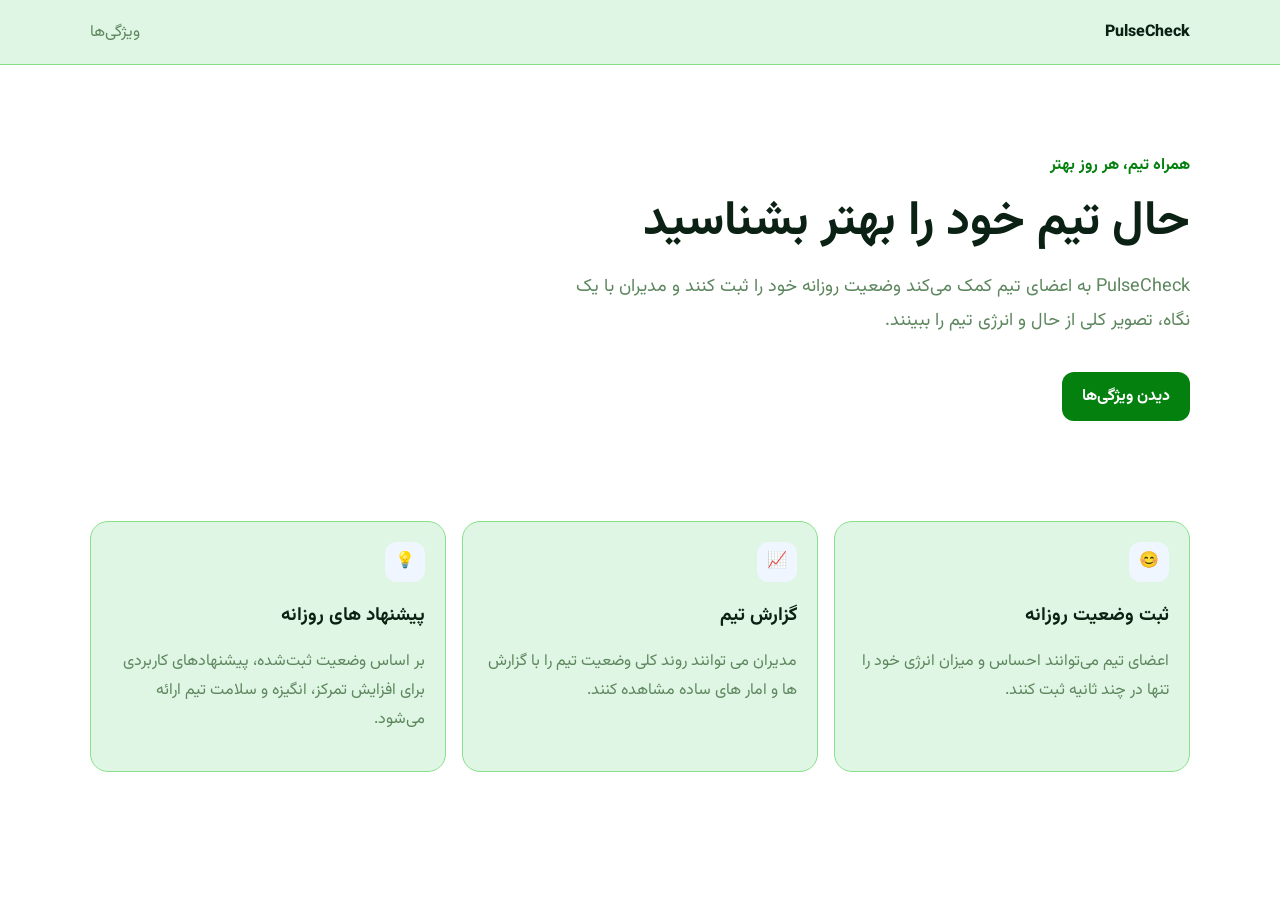
==== index.html @ bb39f89b "Initial commit" ====
<!doctype html>
<html lang="fa" dir="rtl">

<head>
  <meta charset="UTF-8" />
  <meta name="viewport" content="width=device-width, initial-scale=1.0" />
  <title>PulseCheck | Starter</title>
  <link rel="preconnect" href="https://fonts.googleapis.com">
  <link rel="preconnect" href="https://fonts.gstatic.com" crossorigin>
  <link href="https://fonts.googleapis.com/css2?family=Vazirmatn:wght@100..900&display=swap" rel="stylesheet">
  <link rel="stylesheet" href="styles.css" />
</head>

<body>
  <header class="site-header">
    <nav class="nav container">
      <a class="brand" href="#">PulseCheck</a>
      <a class="nav-link" href="#features">ویژگی‌ها</a>
    </nav>
  </header>

  <main>
    <section class="hero container">
      <p class="eyebrow">همراه تیم، هر روز بهتر</p>
      <h1>حال تیم خود را بهتر بشناسید</h1>
      <p class="hero-text">
        PulseCheck به اعضای تیم کمک می‌کند وضعیت روزانه خود را ثبت کنند و مدیران با یک نگاه، تصویر
        کلی از حال و انرژی تیم را ببینند. </p>
      <a class="button" href="#features">دیدن ویژگی‌ها</a>
    </section>

    <section id="features" class="features container">
      <h2></h2>

      <div class="cards">
        <article class="card">
          <div class="icon" aria-hidden="true">😊</div>
          <h3>ثبت وضعیت روزانه</h3>
          <p>اعضای تیم می‌توانند احساس و میزان انرژی خود را تنها در چند ثانیه ثبت کنند.</p>
        </article>

        <article class="card">
          <div class="icon" aria-hidden="true">📈</div>
          <h3>گزارش تیم</h3>
          <p>مدیران می توانند روند کلی وضعیت تیم را با گزارش ها و امار های ساده مشاهده کنند.</p>
        </article>

        <article class="card">
          <div class="icon" aria-hidden="true">💡</div>
          <h3> پیشنهاد های روزانه</h3>
          <p>بر اساس وضعیت ثبت‌شده، پیشنهادهای کاربردی برای افزایش تمرکز، انگیزه و سلامت تیم ارائه می‌شود.</p>
        </article>
        <!-- TODO: یک کارت ویژگی جدید اضافه کن -->
      </div>
    </section>
  </main>
</body>

</html>
---- styles.css ----
:root {
  color-scheme: light;
  --bg: #ffff;
  --surface: #e0f6e4;
  --text: #0a2114;
  --muted: #5d875e;
  --primary: #03800e;
  --border: #88e089;
}

* {
  box-sizing: border-box;
}

body {

  margin: 0;
  font-family: "Vazirmatn", sans-serif;
  background: var(--bg);
  color: var(--text);
}

.container {
  width: min(1100px, calc(100% - 32px));
  margin: 0 auto;
}

.site-header {
  background: var(--surface);
  border-bottom: 1px solid var(--border);
}

.nav {
  min-height: 64px;
  display: flex;
  align-items: center;
  justify-content: space-between;
}

.brand,
.nav-link,
.button {
  text-decoration: none;
}

.brand {
  font-weight: 800;
  color: var(--text);
}

.nav-link {
  color: var(--muted);
}

.hero {
  padding: 72px 0 48px;
}

.eyebrow {
  color: var(--primary);
  font-weight: 700;
}

.hero h1 {
  max-width: 720px;
  font-size: 48px;
  line-height: 1.2;
  margin: 0 0 16px;
}

.hero-text {
  max-width: 640px;
  color: var(--muted);
  font-size: 18px;
  line-height: 1.9;
}

.button {
  display: inline-block;
  margin-top: 16px;
  padding: 12px 20px;
  border-radius: 12px;
  background: var(--primary);
  color: white;
  font-weight: 700;
}

.features {
  padding: 32px 0 72px;
}

.cards {
  display: flex;
  gap: 16px;
  flex-wrap: wrap;
}

.card {
  flex: 1 1 240px;
  padding: 20px;
  border: 1px solid var(--border);
  border-radius: 18px;
  background: var(--surface);
}

.icon {
  width: 40px;
  height: 40px;
  display: grid;
  place-items: center;
  border-radius: 12px;
  background: #eff6ff;
  color: var(--primary);
  font-weight: 800;
}

.card p {
  color: var(--muted);
  line-height: 1.8;
}
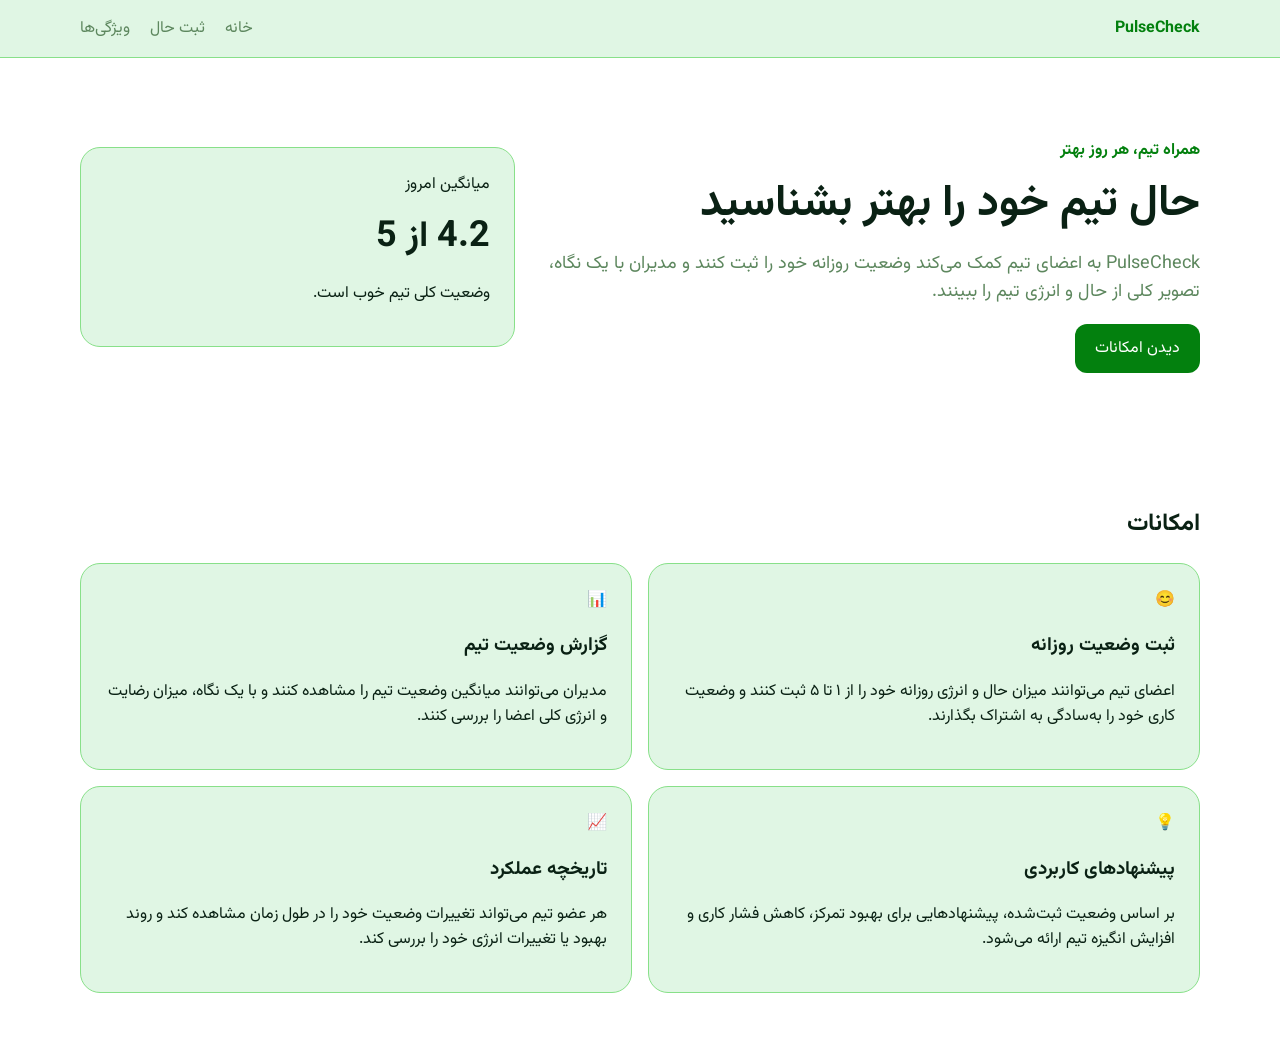
==== commit dc511d34: "" ====
--- a/index.html
+++ b/index.html
@@ -13,44 +13,76 @@
 
 <body>
   <header class="site-header">
-    <nav class="nav container">
-      <a class="brand" href="#">PulseCheck</a>
-      <a class="nav-link" href="#features">ویژگی‌ها</a>
-    </nav>
+    <div class="container header-content">
+      <strong class="logo">PulseCheck</strong>
+      <nav>
+        <a href="#home">خانه</a>
+        <a href="#mood">ثبت حال</a>
+        <a href="#features">ویژگی‌ها</a>
+      </nav>
+    </div>
   </header>
 
   <main>
-    <section class="hero container">
-      <p class="eyebrow">همراه تیم، هر روز بهتر</p>
-      <h1>حال تیم خود را بهتر بشناسید</h1>
-      <p class="hero-text">
-        PulseCheck به اعضای تیم کمک می‌کند وضعیت روزانه خود را ثبت کنند و مدیران با یک نگاه، تصویر
-        کلی از حال و انرژی تیم را ببینند. </p>
-      <a class="button" href="#features">دیدن ویژگی‌ها</a>
+    <section class="hero">
+      <div class="container hero-grid">
+        <div>
+          <p class="eyebrow">همراه تیم، هر روز بهتر</p>
+          <h1>حال تیم خود را بهتر بشناسید</h1>
+          <p class="hero-text">
+            PulseCheck به اعضای تیم کمک می‌کند وضعیت روزانه خود را ثبت کنند و مدیران با یک نگاه، تصویر
+            کلی از حال و انرژی تیم را ببینند. </p>
+          <a class="button" href="#features">دیدن امکانات</a>
+        </div>
+        <div class="hero-card">
+          <span>میانگین امروز</span>
+          <strong>4.2 از 5</strong>
+          <p>وضعیت کلی تیم خوب است.</p>
+        </div>
+      </div>
     </section>
 
-    <section id="features" class="features container">
-      <h2></h2>
+    <section id="features" class="section">
+      <div class="container">
+        <h2>امکانات</h2>
 
-      <div class="cards">
-        <article class="card">
-          <div class="icon" aria-hidden="true">😊</div>
-          <h3>ثبت وضعیت روزانه</h3>
-          <p>اعضای تیم می‌توانند احساس و میزان انرژی خود را تنها در چند ثانیه ثبت کنند.</p>
-        </article>
+        <div class="cards">
+          <article class="card">
+            <div class="icon" aria-hidden="true">😊</div>
+            <h3>ثبت وضعیت روزانه</h3>
+            <p>
+              اعضای تیم می‌توانند میزان حال و انرژی روزانه خود را از ۱ تا ۵ ثبت کنند و وضعیت کاری خود را به‌سادگی به
+              اشتراک بگذارند.
+            </p>
+          </article>
 
-        <article class="card">
-          <div class="icon" aria-hidden="true">📈</div>
-          <h3>گزارش تیم</h3>
-          <p>مدیران می توانند روند کلی وضعیت تیم را با گزارش ها و امار های ساده مشاهده کنند.</p>
-        </article>
+          <article class="card">
+            <div class="icon" aria-hidden="true">📊</div>
+            <h3>گزارش وضعیت تیم</h3>
+            <p>
+              مدیران می‌توانند میانگین وضعیت تیم را مشاهده کنند و با یک نگاه، میزان رضایت و انرژی کلی اعضا را بررسی
+              کنند.
+            </p>
+          </article>
 
-        <article class="card">
-          <div class="icon" aria-hidden="true">💡</div>
-          <h3> پیشنهاد های روزانه</h3>
-          <p>بر اساس وضعیت ثبت‌شده، پیشنهادهای کاربردی برای افزایش تمرکز، انگیزه و سلامت تیم ارائه می‌شود.</p>
-        </article>
-        <!-- TODO: یک کارت ویژگی جدید اضافه کن -->
+          <article class="card">
+            <div class="icon" aria-hidden="true">💡</div>
+            <h3>پیشنهادهای کاربردی</h3>
+            <p>
+              بر اساس وضعیت ثبت‌شده، پیشنهادهایی برای بهبود تمرکز، کاهش فشار کاری و افزایش انگیزه تیم ارائه می‌شود.
+            </p>
+          </article>
+
+          <article class="card">
+            <div class="icon" aria-hidden="true">📈</div>
+            <h3>تاریخچه عملکرد</h3>
+            <p>
+              هر عضو تیم می‌تواند تغییرات وضعیت خود را در طول زمان مشاهده کند و روند بهبود یا تغییرات انرژی خود را بررسی
+              کند.
+            </p>
+          </article>
+
+        </div>
       </div>
     </section>
   </main>
--- a/styles.css
+++ b/styles.css
@@ -8,20 +8,20 @@
   --border: #88e089;
 }
 
+
 * {
   box-sizing: border-box;
 }
 
 body {
-
   margin: 0;
   font-family: "Vazirmatn", sans-serif;
-  background: var(--bg);
+  background: var(--background);
   color: var(--text);
 }
 
 .container {
-  width: min(1100px, calc(100% - 32px));
+  width: min(1120px, calc(100% - 32px));
   margin: 0 auto;
 }
 
@@ -30,91 +30,91 @@
   border-bottom: 1px solid var(--border);
 }
 
-.nav {
-  min-height: 64px;
+.header-content {
   display: flex;
+  justify-content: space-between;
   align-items: center;
-  justify-content: space-between;
+  padding: 16px 0;
 }
 
-.brand,
-.nav-link,
-.button {
-  text-decoration: none;
+.logo {
+  color: var(--primary);
 }
 
-.brand {
-  font-weight: 800;
-  color: var(--text);
-}
-
-.nav-link {
+nav a {
   color: var(--muted);
+  text-decoration: none;
+  margin-right: 16px;
 }
 
 .hero {
-  padding: 72px 0 48px;
+  padding: 64px 0;
+}
+
+.hero-grid {
+  display: grid;
+  grid-template-columns: 1.5fr 1fr;
+  gap: 32px;
+  align-items: center;
 }
 
 .eyebrow {
   color: var(--primary);
-  font-weight: 700;
+  font-weight: bold;
 }
 
 .hero h1 {
-  max-width: 720px;
-  font-size: 48px;
+  font-size: 44px;
   line-height: 1.2;
   margin: 0 0 16px;
 }
 
 .hero-text {
-  max-width: 640px;
   color: var(--muted);
   font-size: 18px;
-  line-height: 1.9;
 }
 
 .button {
   display: inline-block;
-  margin-top: 16px;
+  background: var(--primary);
+  color: white;
+  text-decoration: none;
   padding: 12px 20px;
   border-radius: 12px;
-  background: var(--primary);
-  color: white;
-  font-weight: 700;
 }
 
-.features {
-  padding: 32px 0 72px;
+.hero-card,
+.card {
+  background: var(--surface);
+  border: 1px solid var(--border);
+  border-radius: 20px;
+  padding: 24px;
+}
+
+.hero-card strong {
+  display: block;
+  font-size: 36px;
+  margin: 12px 0;
+}
+
+.section {
+  padding: 48px 0;
 }
 
 .cards {
-  display: flex;
+  display: grid;
+  grid-template-columns: repeat(2, 1fr);
   gap: 16px;
-  flex-wrap: wrap;
 }
 
-.card {
-  flex: 1 1 240px;
-  padding: 20px;
-  border: 1px solid var(--border);
-  border-radius: 18px;
-  background: var(--surface);
-}
+@media (max-width: 700px) {
 
-.icon {
-  width: 40px;
-  height: 40px;
-  display: grid;
-  place-items: center;
-  border-radius: 12px;
-  background: #eff6ff;
-  color: var(--primary);
-  font-weight: 800;
-}
+  .hero-grid,
+  .cards {
+    grid-template-columns: 1fr;
+  }
 
-.card p {
-  color: var(--muted);
-  line-height: 1.8;
+  .hero h1 {
+    font-size: 32px;
+  }
 }
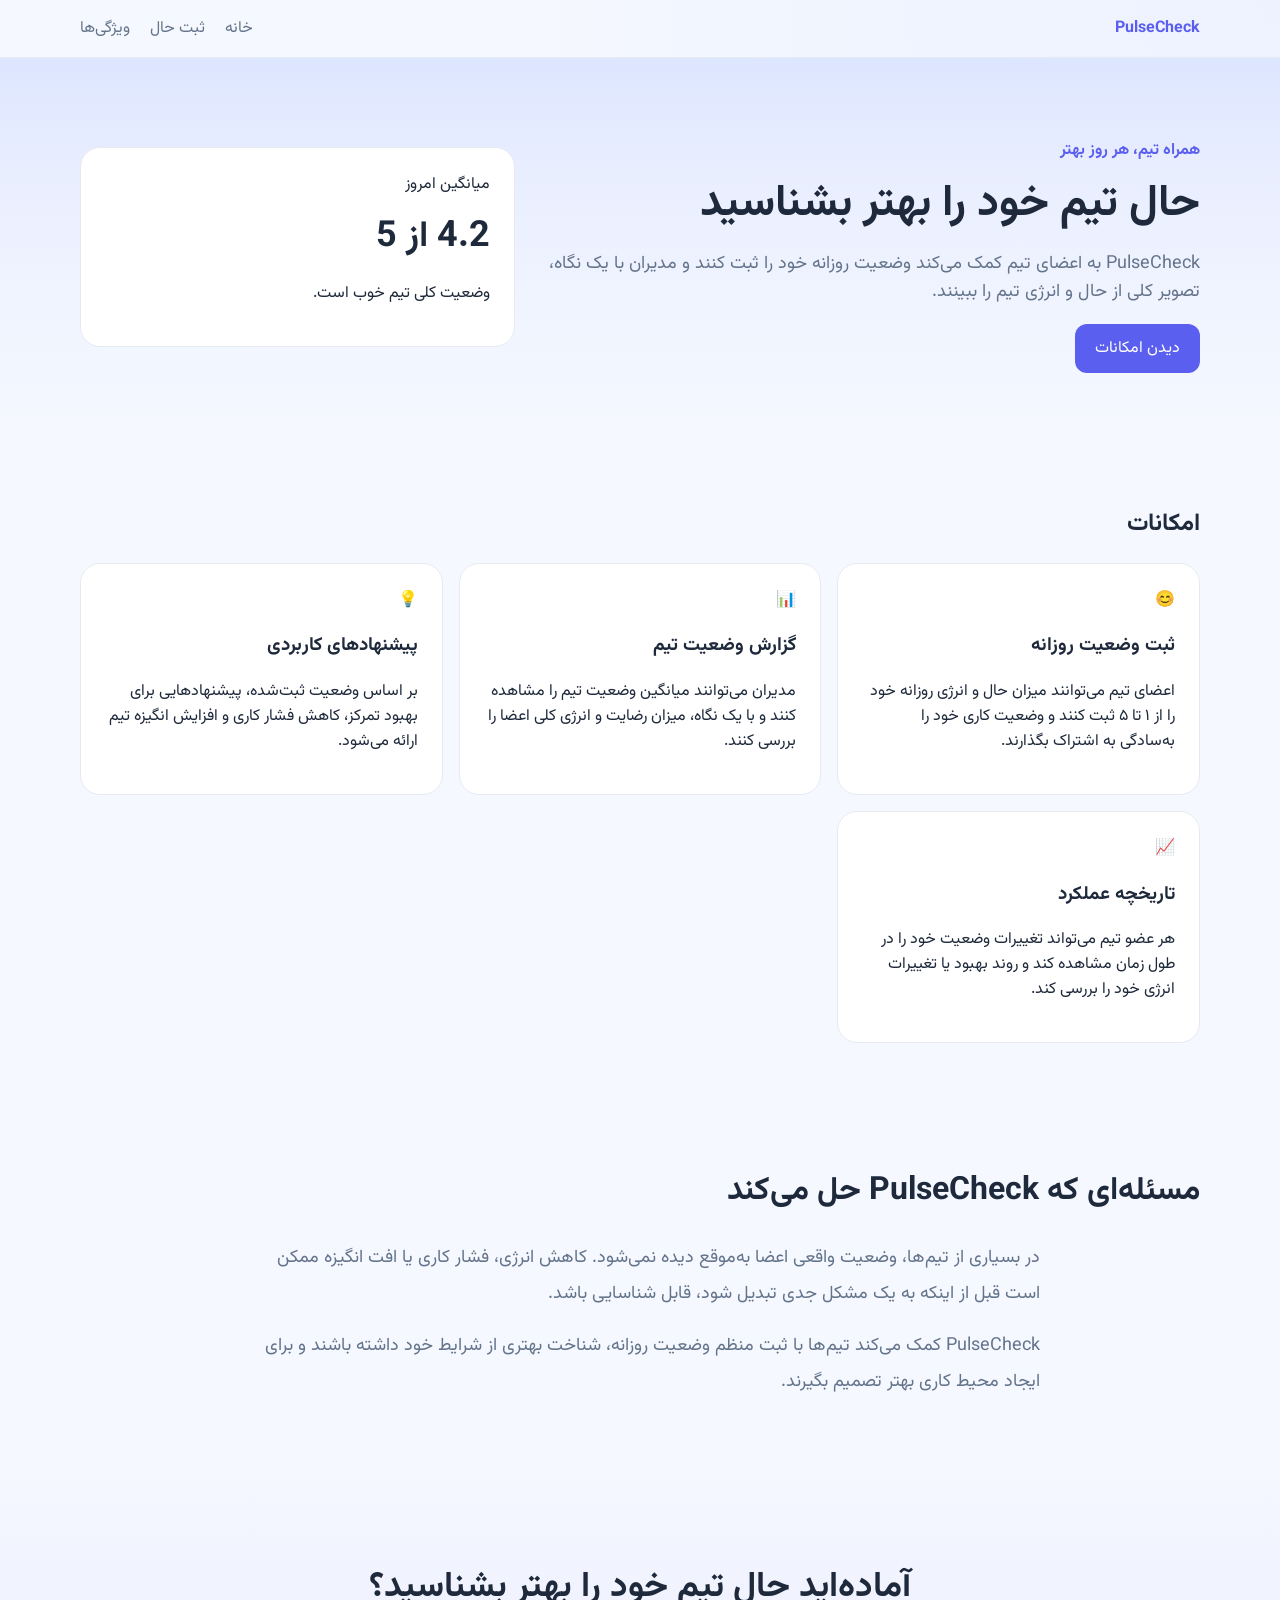
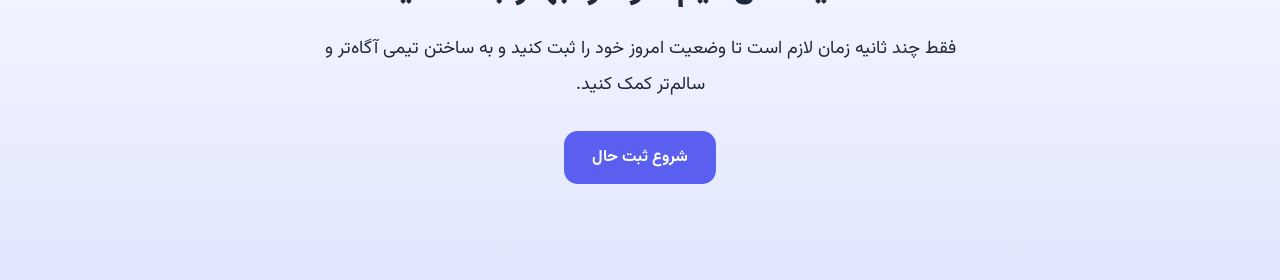
==== commit 520a0009: "page1" ====
--- a/index.html
+++ b/index.html
@@ -4,7 +4,7 @@
 <head>
   <meta charset="UTF-8" />
   <meta name="viewport" content="width=device-width, initial-scale=1.0" />
-  <title>PulseCheck | Starter</title>
+  <title>PulseCheck</title>
   <link rel="preconnect" href="https://fonts.googleapis.com">
   <link rel="preconnect" href="https://fonts.gstatic.com" crossorigin>
   <link href="https://fonts.googleapis.com/css2?family=Vazirmatn:wght@100..900&display=swap" rel="stylesheet">
@@ -83,6 +83,43 @@
           </article>
 
         </div>
+
+      </div>
+    </section>
+
+    <section class="section problem">
+      <div class="container">
+        <h2>مسئله‌ای که PulseCheck حل می‌کند</h2>
+
+        <p class="section-text">
+          در بسیاری از تیم‌ها، وضعیت واقعی اعضا به‌موقع دیده نمی‌شود.
+          کاهش انرژی، فشار کاری یا افت انگیزه ممکن است قبل از اینکه به یک مشکل جدی تبدیل شود،
+          قابل شناسایی باشد.
+        </p>
+
+        <p class="section-text">
+          PulseCheck کمک می‌کند تیم‌ها با ثبت منظم وضعیت روزانه،
+          شناخت بهتری از شرایط خود داشته باشند و برای ایجاد محیط کاری بهتر تصمیم بگیرند.
+        </p>
+      </div>
+    </section>
+
+    <section class="section start">
+      <div class="container">
+        <div class="start-card">
+
+          <h2>آماده‌اید حال تیم خود را بهتر بشناسید؟</h2>
+
+          <p>
+            فقط چند ثانیه زمان لازم است تا وضعیت امروز خود را ثبت کنید
+            و به ساختن تیمی آگاه‌تر و سالم‌تر کمک کنید.
+          </p>
+
+          <a class="button" href="#">
+            شروع ثبت حال
+          </a>
+
+        </div>
       </div>
     </section>
   </main>
--- a/styles.css
+++ b/styles.css
@@ -1,13 +1,28 @@
 :root {
   color-scheme: light;
-  --bg: #ffff;
-  --surface: #e0f6e4;
-  --text: #0a2114;
-  --muted: #5d875e;
-  --primary: #03800e;
-  --border: #88e089;
-}
-
+
+
+  --background: #F5F8FF;
+  --bg: #FFFFFF;
+
+  --surface-secondary: #F8FAFC;
+
+  --text: #1E293B;
+  --muted: #64748B;
+
+  --primary: #5B5FEF;
+  --primary-hover: #474CD8;
+  --primary-light: #EEF0FF;
+
+  --accent: #2DD4BF;
+  --accent-light: #DDFBF5;
+
+  --warm: #FDBA74;
+  --warm-light: #FFF4E8;
+
+  --border: #E6EAF2;
+  --shadow: rgba(91, 95, 239, 0.15);
+}
 
 * {
   box-sizing: border-box;
@@ -16,8 +31,11 @@
 body {
   margin: 0;
   font-family: "Vazirmatn", sans-serif;
-  background: var(--background);
   color: var(--text);
+  background:
+    radial-gradient(circle at top right, #EEF2FF 0%, transparent 35%),
+    radial-gradient(circle at bottom left, #DDFBF5 0%, transparent 30%),
+    var(--background);
 }
 
 .container {
@@ -41,14 +59,27 @@
   color: var(--primary);
 }
 
+.hero {
+  padding: 64px 0;
+  background: linear-gradient(180deg,
+      #DDE6FF 0%,
+      #E9EEFF 30%,
+      #F1F5FF 70%,
+      #F5F8FF 100%);
+}
+
+
 nav a {
   color: var(--muted);
   text-decoration: none;
   margin-right: 16px;
-}
-
-.hero {
-  padding: 64px 0;
+  display: inline-block;
+  transition: 0.3s ease;
+}
+
+nav a:hover {
+  color: var(--primary);
+  transform: translateY(-3px);
 }
 
 .hero-grid {
@@ -64,14 +95,14 @@
 }
 
 .hero h1 {
-  font-size: 44px;
+  font-size: clamp(2rem, 5vw, 2.75rem);
   line-height: 1.2;
   margin: 0 0 16px;
 }
 
 .hero-text {
   color: var(--muted);
-  font-size: 18px;
+  font-size: clamp(1rem, 2vw, 1.125rem);
 }
 
 .button {
@@ -81,11 +112,18 @@
   text-decoration: none;
   padding: 12px 20px;
   border-radius: 12px;
+
+  transition: 0.3s ease;
+}
+
+.button:hover {
+  transform: translateY(-3px);
+  box-shadow: 0 10px 20px var(--shadow);
 }
 
 .hero-card,
 .card {
-  background: var(--surface);
+  background: var(--bg);
   border: 1px solid var(--border);
   border-radius: 20px;
   padding: 24px;
@@ -93,18 +131,79 @@
 
 .hero-card strong {
   display: block;
-  font-size: 36px;
+  font-size: clamp(2rem, 4vw, 2.25rem);
   margin: 12px 0;
 }
 
 .section {
+  background: var(--background);
   padding: 48px 0;
+
 }
 
 .cards {
   display: grid;
-  grid-template-columns: repeat(2, 1fr);
+  grid-template-columns: repeat(3, 1fr);
   gap: 16px;
+}
+
+.problem {
+  background: var(--background);
+  text-align: right;
+}
+
+.problem h2 {
+  font-size: clamp(1.8rem, 4vw, 2rem);
+  margin-bottom: 24px;
+  color: var(--text);
+}
+
+.section-text {
+  max-width: 800px;
+  margin: 0 auto 16px;
+  color: var(--muted);
+  font-size: 18px;
+  line-height: 2;
+}
+
+.start {
+  background: linear-gradient(180deg,
+      #F5F8FF 0%,
+      #EEF0FF 50%,
+      #E0E7FF 100%);
+}
+
+.start-card {
+  color: var(--text);
+  border-radius: 28px;
+  padding: 48px 32px;
+  text-align: center;
+}
+
+.start-card h2 {
+  font-size: clamp(2rem, 5vw, 2.2rem);
+  margin: 0 0 16px;
+}
+
+.start-card p {
+
+  max-width: 650px;
+  margin: 0 auto 28px;
+  line-height: 2;
+  font-size: 18px;
+}
+
+.start-card .button {
+  background: var(--primary);
+  color: var(--bg);
+  font-weight: bold;
+  padding: 14px 28px;
+  border-radius: 14px;
+  transition: 0.3s;
+}
+
+.start-card .button:hover {
+  transform: translateY(-3px);
 }
 
 @media (max-width: 700px) {
@@ -114,7 +213,17 @@
     grid-template-columns: 1fr;
   }
 
-  .hero h1 {
-    font-size: 32px;
+  .hero {
+    padding: 40px 0;
+  }
+
+
+  .start-card {
+    padding: 32px 20px;
+  }
+
+  .header-content {
+    flex-direction: column;
+    gap: 16px;
   }
 }
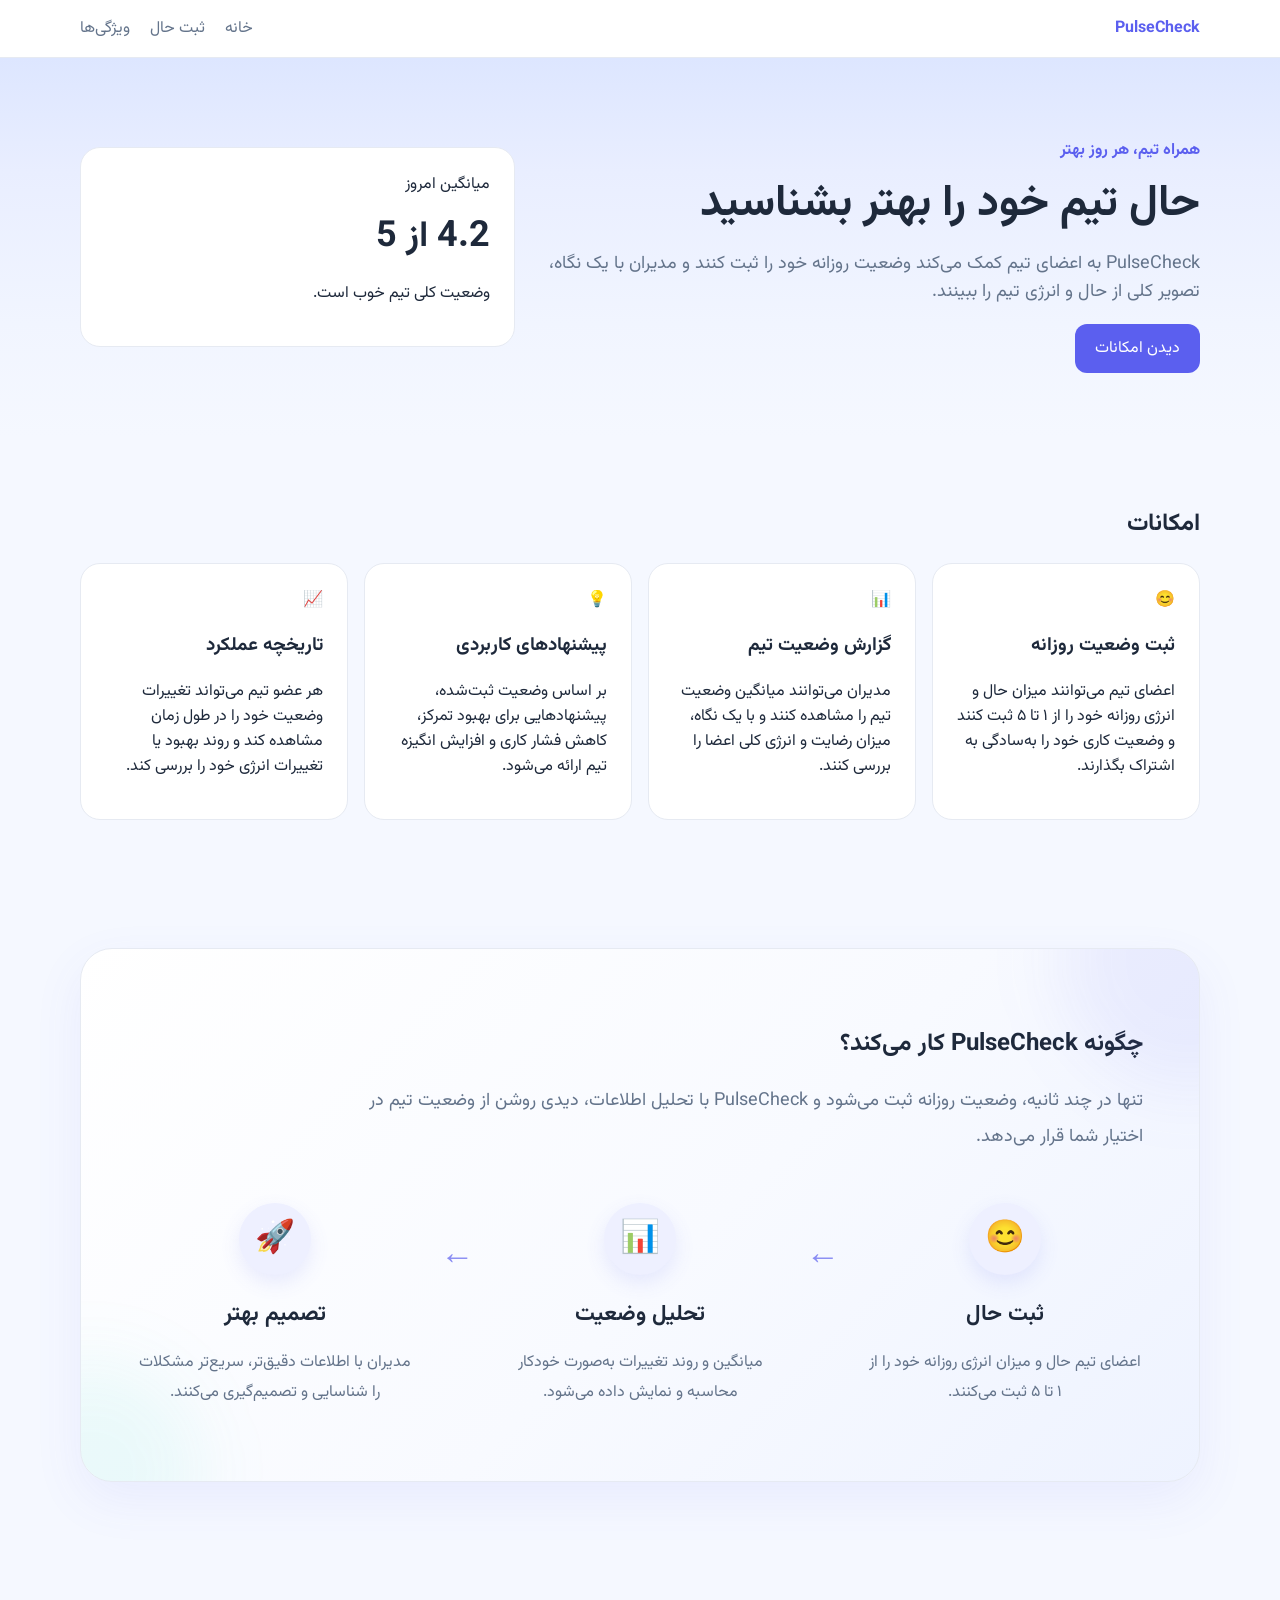
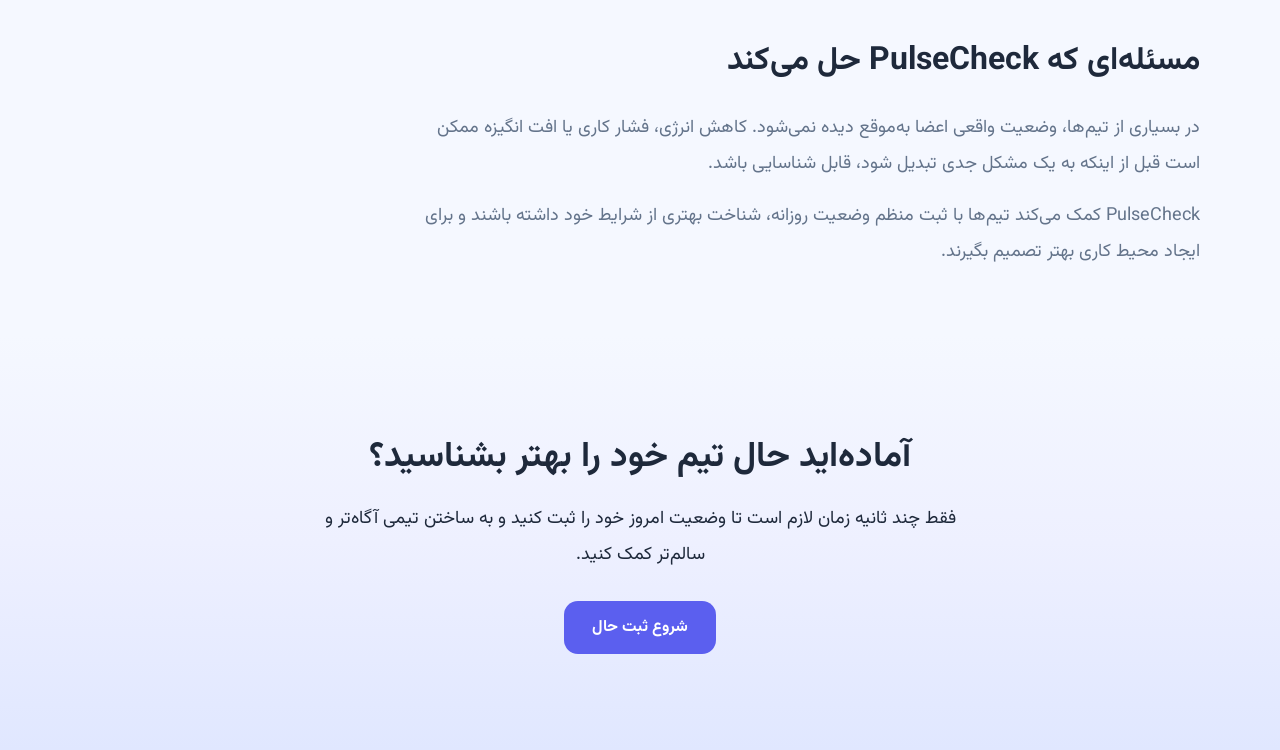
==== commit 77903da7: "add and style How It Works section" ====
--- a/index.html
+++ b/index.html
@@ -87,6 +87,56 @@
       </div>
     </section>
 
+    <section class="section how-it-works">
+
+      <div class="container">
+
+        <div class="how-box">
+
+          <h2>چگونه PulseCheck کار می‌کند؟</h2>
+
+          <p class="section-text">
+            تنها در چند ثانیه، وضعیت روزانه ثبت می‌شود و PulseCheck با تحلیل اطلاعات،
+            دیدی روشن از وضعیت تیم در اختیار شما قرار می‌دهد.
+          </p>
+
+          <div class="steps">
+
+            <div class="step">
+              <div class="step-icon">😊</div>
+              <h3>ثبت حال</h3>
+              <p>
+                اعضای تیم حال و میزان انرژی روزانه خود را از ۱ تا ۵ ثبت می‌کنند.
+              </p>
+            </div>
+
+            <div class="step-arrow">←</div>
+
+            <div class="step">
+              <div class="step-icon">📊</div>
+              <h3>تحلیل وضعیت</h3>
+              <p>
+                میانگین و روند تغییرات به‌صورت خودکار محاسبه و نمایش داده می‌شود.
+              </p>
+            </div>
+
+            <div class="step-arrow">←</div>
+
+            <div class="step">
+              <div class="step-icon">🚀</div>
+              <h3>تصمیم بهتر</h3>
+              <p>
+                مدیران با اطلاعات دقیق‌تر، سریع‌تر مشکلات را شناسایی و تصمیم‌گیری می‌کنند.
+              </p>
+            </div>
+
+          </div>
+
+        </div>
+
+      </div>
+
+    </section>
     <section class="section problem">
       <div class="container">
         <h2>مسئله‌ای که PulseCheck حل می‌کند</h2>
--- a/styles.css
+++ b/styles.css
@@ -34,7 +34,7 @@
   color: var(--text);
   background:
     radial-gradient(circle at top right, #EEF2FF 0%, transparent 35%),
-    radial-gradient(circle at bottom left, #DDFBF5 0%, transparent 30%),
+    radial-gradient(circle at bottom left, var(--accent-light) 0%, transparent 30%),
     var(--background);
 }
 
@@ -44,7 +44,7 @@
 }
 
 .site-header {
-  background: var(--surface);
+  background: var(--bg);
   border-bottom: 1px solid var(--border);
 }
 
@@ -143,9 +143,107 @@
 
 .cards {
   display: grid;
-  grid-template-columns: repeat(3, 1fr);
+  grid-template-columns: repeat(4, 1fr);
   gap: 16px;
 }
+
+.how-it-works {
+  padding: 80px 0;
+}
+
+.how-box {
+
+  background: linear-gradient(135deg,
+      #FFFFFF 0%,
+      #F8FAFF 55%,
+      #EEF3FF 100%);
+
+  border: 1px solid var(--border);
+  border-radius: 32px;
+  padding: 56px;
+  position: relative;
+  overflow: hidden;
+  box-shadow: 0 18px 50px rgba(91, 95, 239, .08);
+}
+
+.how-box::before {
+
+  content: "";
+  position: absolute;
+  width: 260px;
+  height: 260px;
+  top: -120px;
+  right: -120px;
+  border-radius: 50%;
+  background: rgba(91, 95, 239, .08);
+  filter: blur(35px);
+}
+
+.how-box::after {
+  content: "";
+  position: absolute;
+  width: 220px;
+  height: 220px;
+  left: -100px;
+  bottom: -100px;
+  border-radius: 50%;
+  background: rgba(45, 212, 191, .08);
+  filter: blur(35px);
+}
+
+.steps {
+
+  display: flex;
+  justify-content: space-between;
+  align-items: flex-start;
+  gap: 28px;
+  margin-top: 48px;
+  position: relative;
+  z-index: 2;
+}
+
+.step {
+  flex: 1;
+  text-align: center;
+}
+
+.step-icon {
+
+  width: 72px;
+  height: 72px;
+  margin: 0 auto 20px;
+  border-radius: 50%;
+  background: var(--primary-light);
+  display: flex;
+  align-items: center;
+  justify-content: center;
+  font-size: 32px;
+  box-shadow: 0 8px 20px rgba(91, 95, 239, .12);
+}
+
+.step h3 {
+
+  margin-bottom: 12px;
+  font-size: 22px;
+}
+
+.step p {
+
+  color: var(--muted);
+  line-height: 1.9;
+}
+
+.step-arrow {
+
+  display: flex;
+  align-items: center;
+  justify-content: center;
+  font-size: 34px;
+  color: var(--primary);
+  margin-top: 30px;
+  opacity: .7;
+}
+
 
 .problem {
   background: var(--background);
@@ -160,7 +258,7 @@
 
 .section-text {
   max-width: 800px;
-  margin: 0 auto 16px;
+  margin: 0 0 16px;
   color: var(--muted);
   font-size: 18px;
   line-height: 2;
@@ -186,7 +284,6 @@
 }
 
 .start-card p {
-
   max-width: 650px;
   margin: 0 auto 28px;
   line-height: 2;
@@ -208,6 +305,28 @@
 
 @media (max-width: 700px) {
 
+
+  .header-content {
+    flex-direction: row;
+    justify-content: space-between;
+    align-items: center;
+  }
+
+  .logo {
+    order: 1;
+  }
+
+  nav {
+    order: 2;
+    display: flex;
+    gap: 12px;
+  }
+
+  nav a {
+    margin-right: 0;
+    font-size: 14px;
+  }
+
   .hero-grid,
   .cards {
     grid-template-columns: 1fr;
@@ -222,8 +341,23 @@
     padding: 32px 20px;
   }
 
-  .header-content {
+  .steps {
+
     flex-direction: column;
-    gap: 16px;
-  }
+
+    align-items: center;
+  }
+
+  .step-arrow {
+
+    transform: rotate(-90deg);
+
+    margin: 0;
+  }
+
+  .how-box {
+
+    padding: 36px 24px;
+  }
+
 }
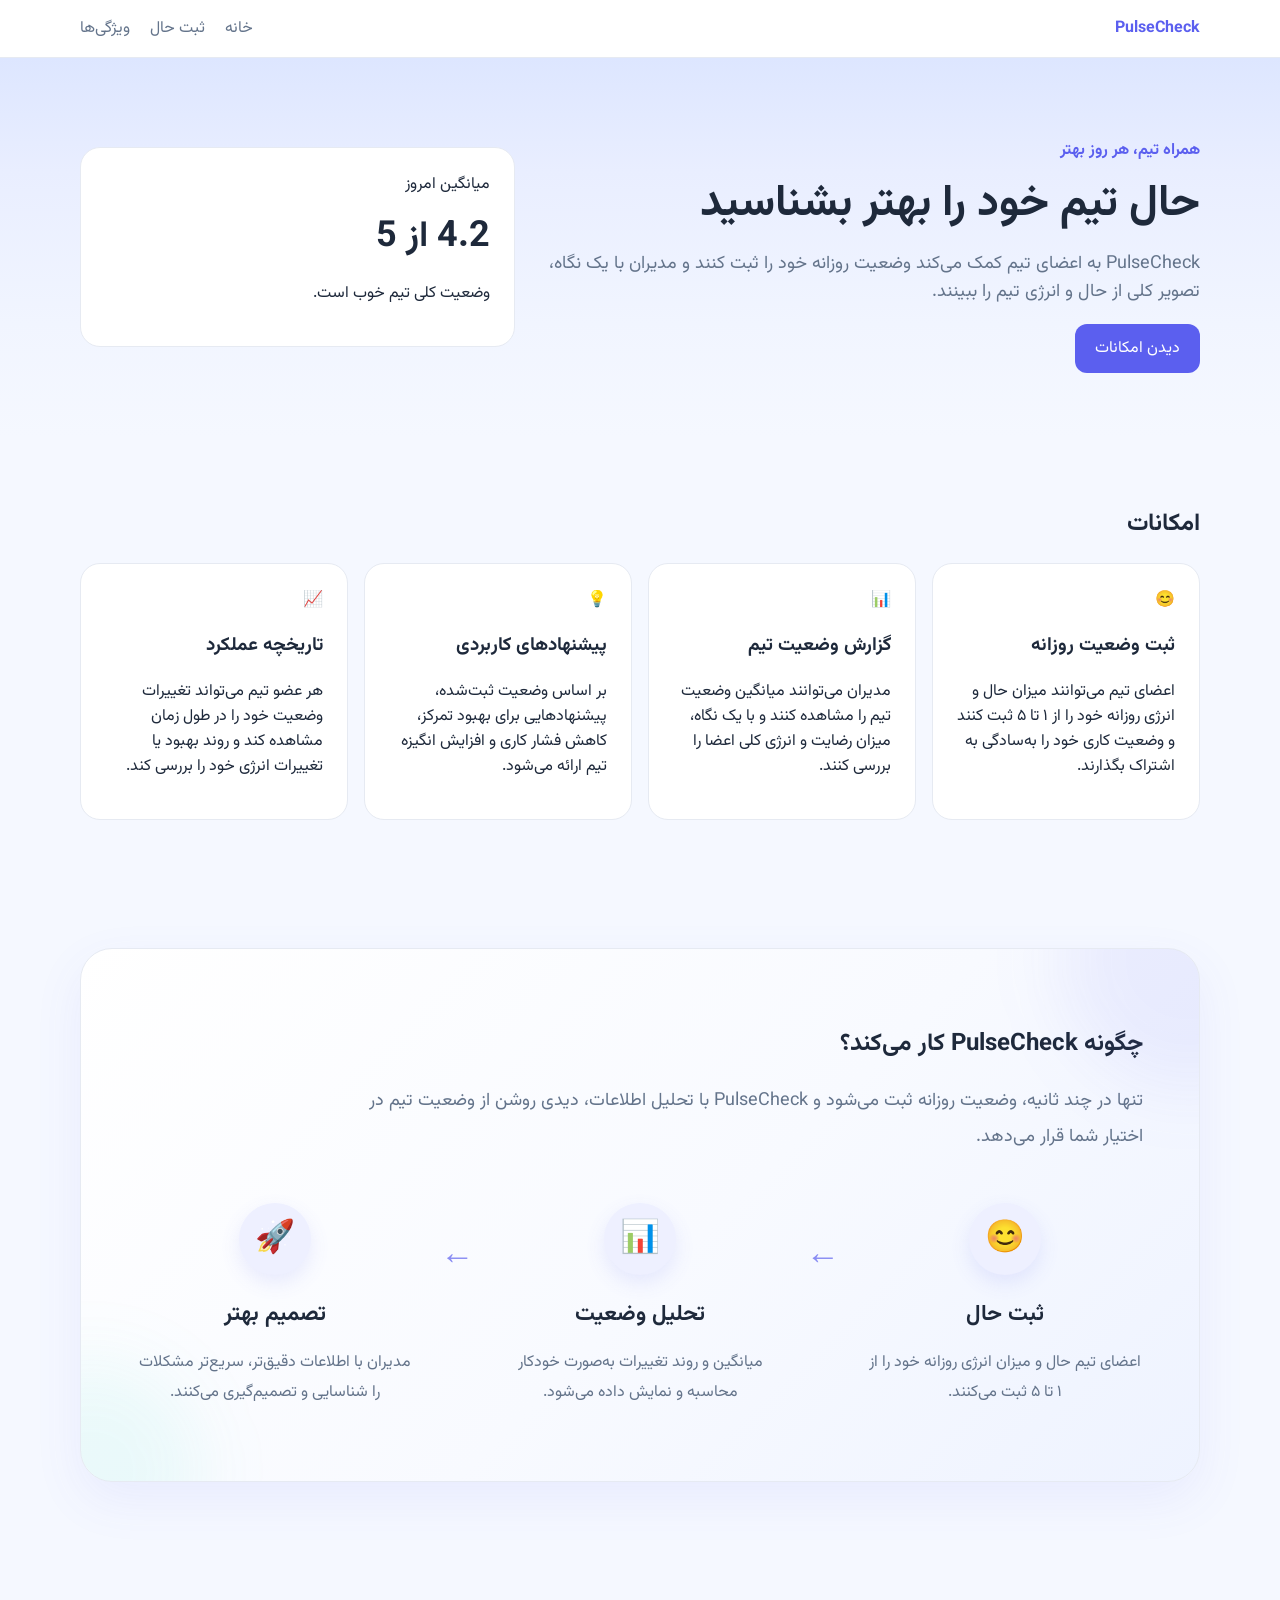
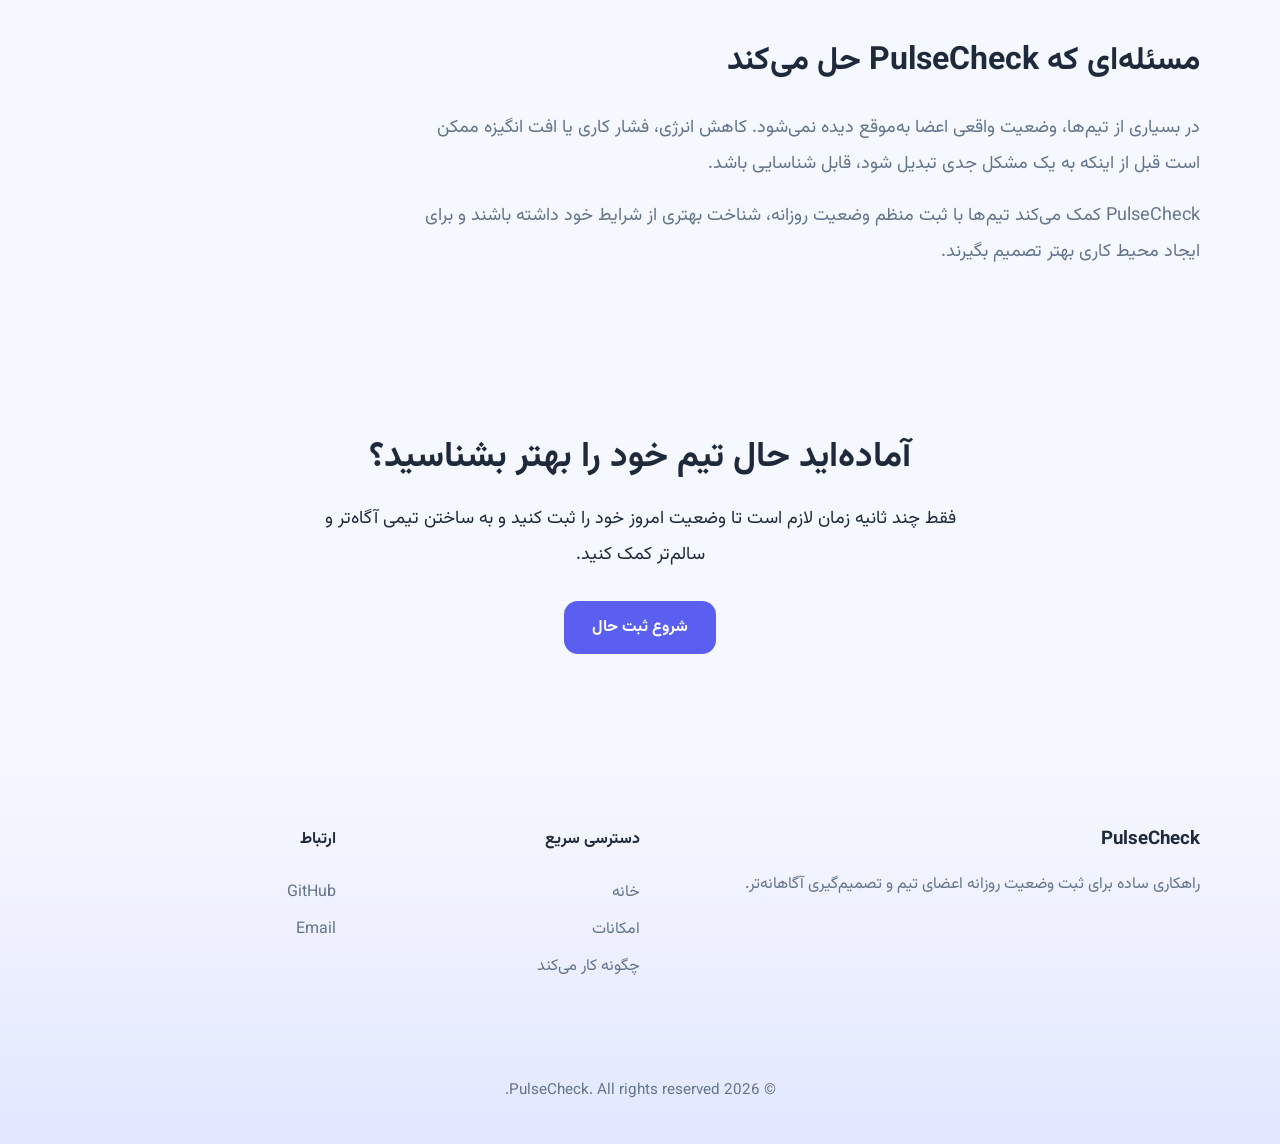
==== commit 9480e5c2: "add footer section to homepage" ====
--- a/index.html
+++ b/index.html
@@ -173,6 +173,47 @@
       </div>
     </section>
   </main>
+
+  <footer class="footer">
+
+    <div class="container footer-grid">
+
+      <div class="footer-brand">
+
+        <h3>PulseCheck</h3>
+
+        <p>
+          راهکاری ساده برای ثبت وضعیت روزانه اعضای تیم و تصمیم‌گیری آگاهانه‌تر.
+        </p>
+
+      </div>
+
+      <div class="footer-links">
+
+        <h4>دسترسی سریع</h4>
+
+        <a href="#">خانه</a>
+        <a href="#features">امکانات</a>
+        <a href="#how">چگونه کار می‌کند</a>
+
+      </div>
+
+      <div class="footer-contact">
+
+        <h4>ارتباط</h4>
+
+        <a href="#">GitHub</a>
+        <a href="#">Email</a>
+
+      </div>
+
+    </div>
+
+    <div class="footer-bottom">
+      <p>© 2026 PulseCheck. All rights reserved.</p>
+    </div>
+
+  </footer>
 </body>
 
 </html>
--- a/styles.css
+++ b/styles.css
@@ -265,10 +265,7 @@
 }
 
 .start {
-  background: linear-gradient(180deg,
-      #F5F8FF 0%,
-      #EEF0FF 50%,
-      #E0E7FF 100%);
+  background: var(--background)
 }
 
 .start-card {
@@ -303,6 +300,80 @@
   transform: translateY(-3px);
 }
 
+.footer {
+
+  background: linear-gradient(180deg,
+      #F5F8FF 0%,
+      #EEF0FF 50%,
+      #E0E7FF 100%);
+
+  margin-top: 0;
+}
+
+.footer-grid {
+
+  display: grid;
+
+  grid-template-columns: 2fr 1fr 1fr;
+
+  gap: 48px;
+
+  padding: 56px 0;
+}
+
+.footer h3,
+.footer h4 {
+
+  margin-bottom: 16px;
+}
+
+.footer p {
+
+  color: var(--muted);
+
+  line-height: 1.9;
+}
+
+.footer-links,
+.footer-contact {
+
+  display: flex;
+
+  flex-direction: column;
+
+  gap: 12px;
+}
+
+.footer a {
+
+  color: var(--muted);
+
+  text-decoration: none;
+
+  transition: .3s ease;
+}
+
+.footer a:hover {
+
+  color: var(--primary);
+
+  transform: translateY(-2px);
+}
+
+.footer-bottom {
+
+  border-top: 1px solid var(--border);
+
+  text-align: center;
+
+  padding: 24px 0;
+
+  color: var(--muted);
+
+  font-size: .95rem;
+}
+
+
 @media (max-width: 700px) {
 
 
@@ -360,4 +431,13 @@
     padding: 36px 24px;
   }
 
+  .footer-grid {
+
+    grid-template-columns: 1fr;
+
+    gap: 32px;
+
+    text-align: right;
+  }
+
 }
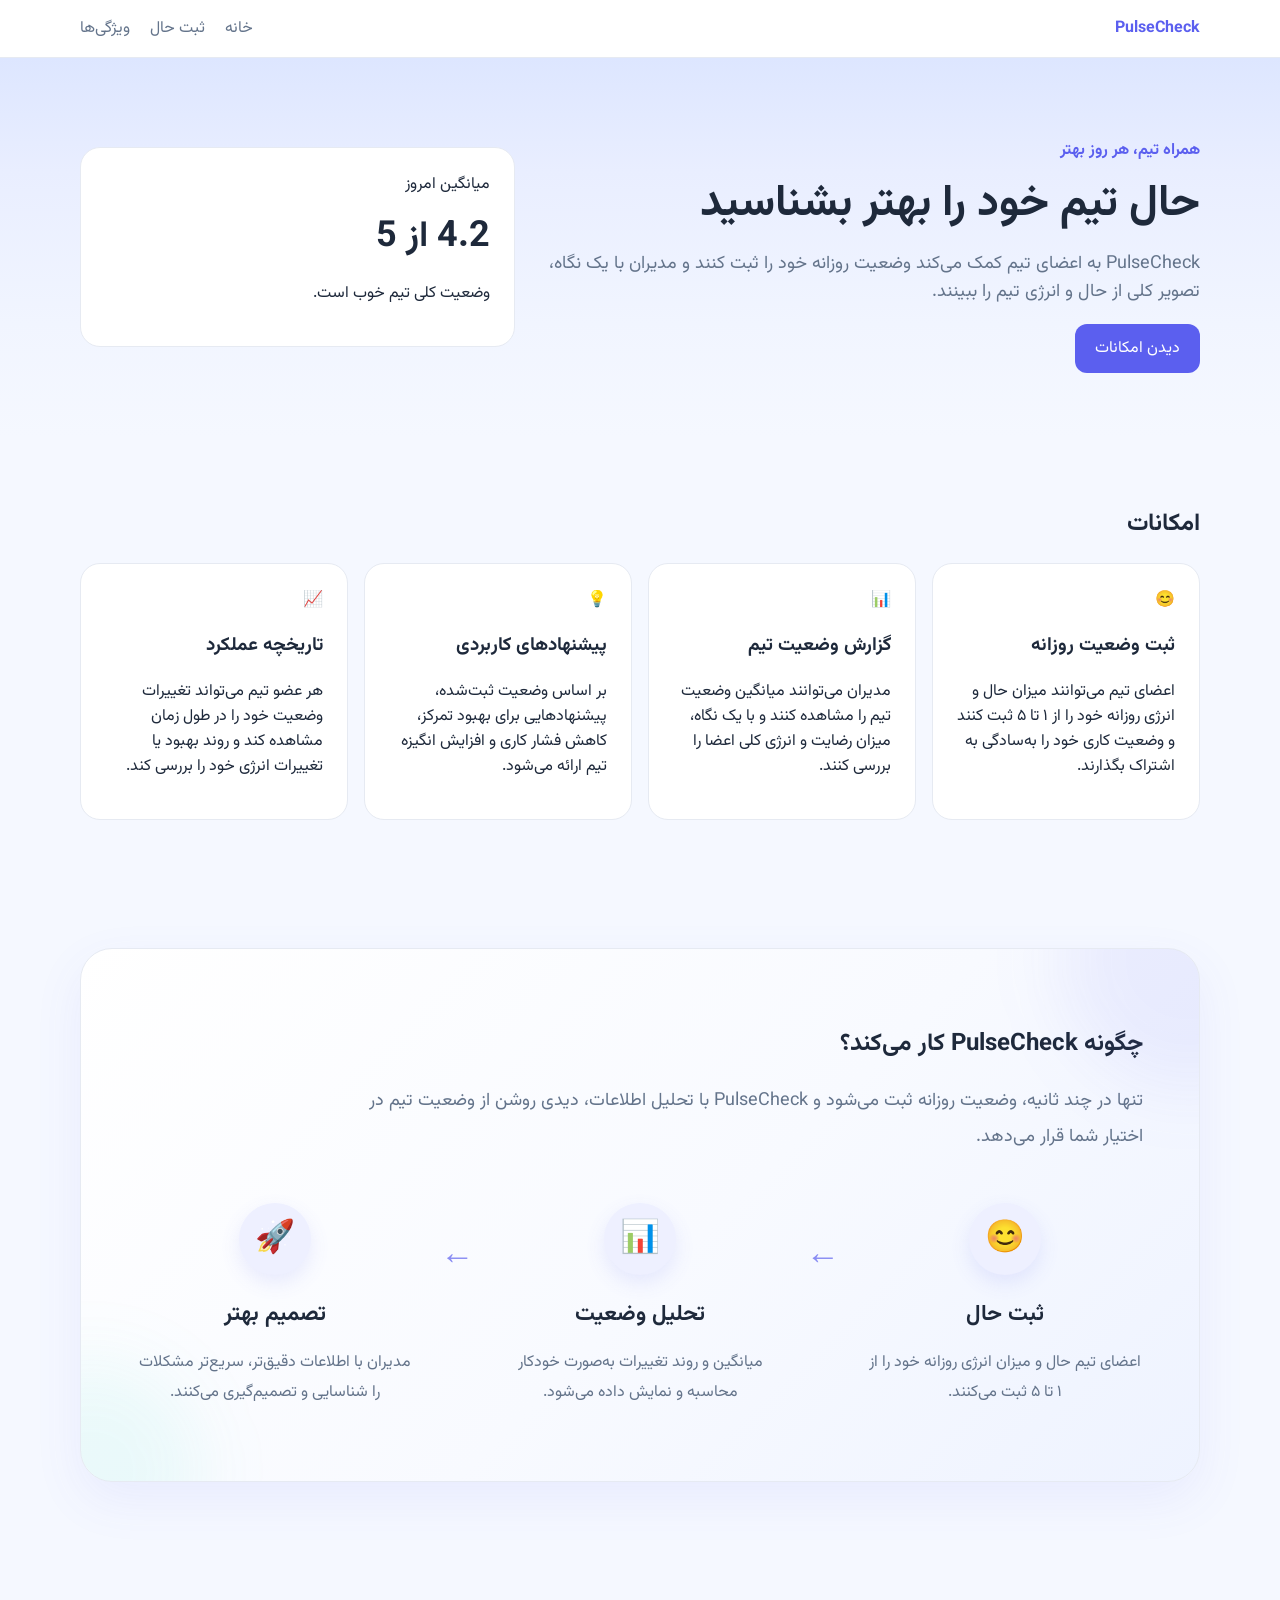
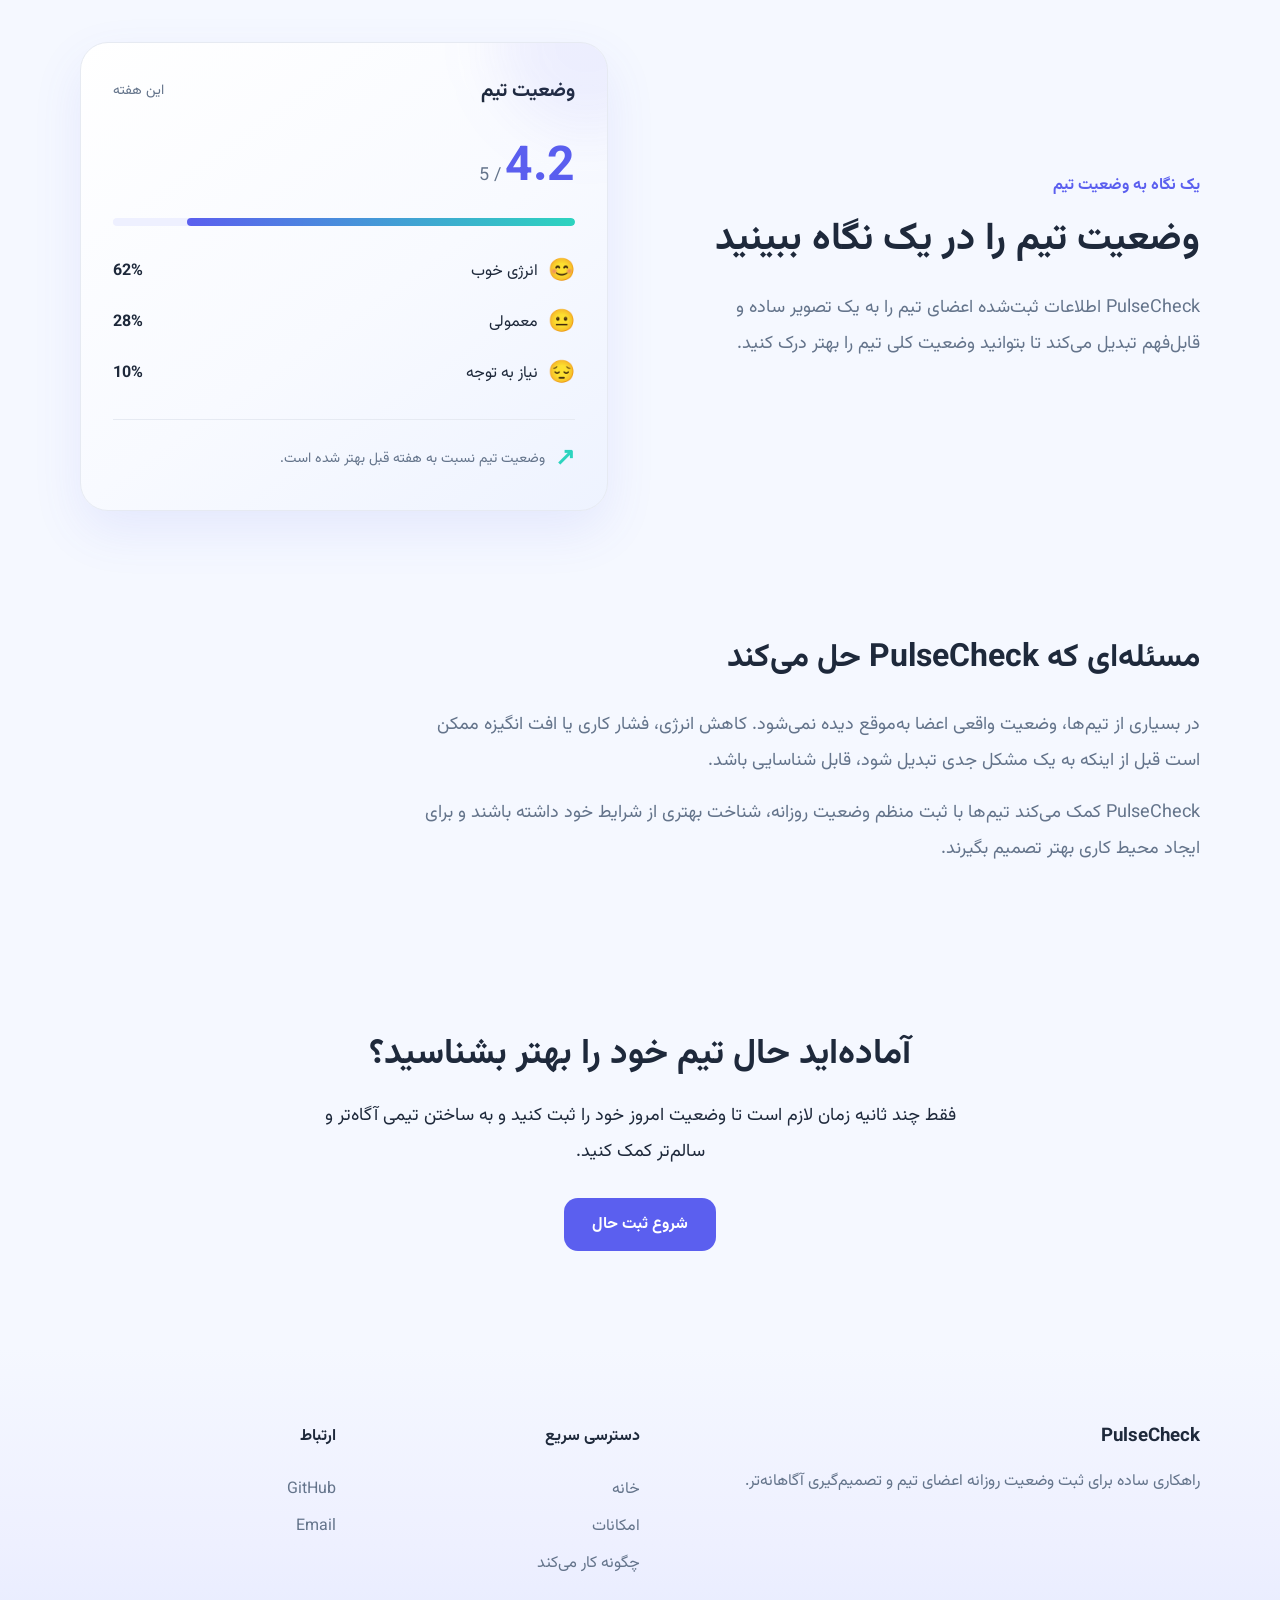
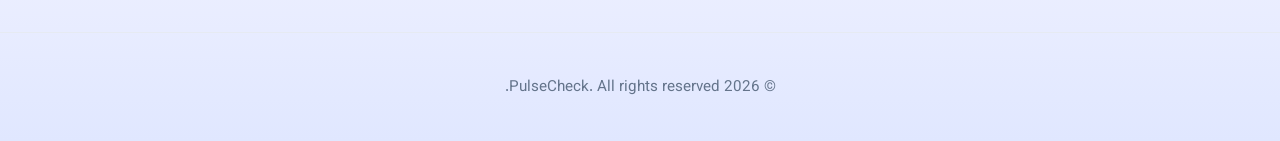
==== commit f7b02eef: "add team status section to homepage" ====
--- a/index.html
+++ b/index.html
@@ -137,6 +137,80 @@
       </div>
 
     </section>
+
+
+
+    <section class="team-overview section">
+      <div class="container">
+
+        <div class="overview-content">
+
+          <div class="overview-text">
+            <span class="eyebrow">یک نگاه به وضعیت تیم</span>
+
+            <h2>وضعیت تیم را در یک نگاه ببینید</h2>
+
+            <p>
+              PulseCheck اطلاعات ثبت‌شده اعضای تیم را به یک تصویر ساده و قابل‌فهم
+              تبدیل می‌کند تا بتوانید وضعیت کلی تیم را بهتر درک کنید.
+            </p>
+          </div>
+
+          <div class="team-card">
+
+            <div class="team-card-header">
+              <h3>وضعیت تیم</h3>
+              <span>این هفته</span>
+            </div>
+
+            <div class="team-score">
+              <strong>4.2</strong>
+              <span>/ 5</span>
+            </div>
+
+            <div class="score-bar">
+              <div class="score-progress"></div>
+            </div>
+
+            <div class="mood-list">
+
+              <div class="mood-row">
+                <div class="mood-name">
+                  <span>😊</span>
+                  <span>انرژی خوب</span>
+                </div>
+                <strong>62%</strong>
+              </div>
+
+              <div class="mood-row">
+                <div class="mood-name">
+                  <span>😐</span>
+                  <span>معمولی</span>
+                </div>
+                <strong>28%</strong>
+              </div>
+
+              <div class="mood-row">
+                <div class="mood-name">
+                  <span>😔</span>
+                  <span>نیاز به توجه</span>
+                </div>
+                <strong>10%</strong>
+              </div>
+
+            </div>
+
+            <div class="team-trend">
+              <span>↗</span>
+              <p>وضعیت تیم نسبت به هفته قبل بهتر شده است.</p>
+            </div>
+
+          </div>
+
+        </div>
+
+      </div>
+    </section>
     <section class="section problem">
       <div class="container">
         <h2>مسئله‌ای که PulseCheck حل می‌کند</h2>
--- a/styles.css
+++ b/styles.css
@@ -245,6 +245,183 @@
 }
 
 
+
+.team-overview {
+  padding-top: 80px;
+}
+
+.overview-content {
+  display: grid;
+  grid-template-columns: 1fr 1fr;
+  gap: 64px;
+  align-items: center;
+}
+
+.overview-text {
+  text-align: right;
+}
+
+.overview-text h2 {
+  font-size: clamp(1.8rem, 4vw, 2.4rem);
+  margin: 12px 0 20px;
+}
+
+.overview-text p {
+  color: var(--muted);
+  line-height: 2;
+  font-size: 18px;
+  max-width: 520px;
+}
+
+
+.team-card {
+  background: linear-gradient(145deg,
+      #FFFFFF 0%,
+      #F8FAFF 55%,
+      #EEF3FF 100%);
+
+  border: 1px solid var(--border);
+  border-radius: 28px;
+  padding: 32px;
+
+  box-shadow:
+    0 20px 50px rgba(91, 95, 239, .10);
+
+  position: relative;
+  overflow: hidden;
+}
+
+.team-card::before {
+  content: "";
+  position: absolute;
+
+  width: 180px;
+  height: 180px;
+
+  top: -90px;
+  right: -70px;
+
+  border-radius: 50%;
+
+  background: rgba(91, 95, 239, .08);
+
+  filter: blur(30px);
+}
+
+.team-card-header {
+  display: flex;
+  justify-content: space-between;
+  align-items: center;
+
+  margin-bottom: 24px;
+}
+
+.team-card-header h3 {
+  margin: 0;
+  font-size: 20px;
+}
+
+.team-card-header span {
+  color: var(--muted);
+  font-size: 14px;
+}
+
+
+
+.team-score {
+  display: flex;
+  align-items: baseline;
+  gap: 4px;
+  margin-bottom: 12px;
+}
+
+.team-score strong {
+  font-size: 48px;
+  color: var(--primary);
+}
+
+.team-score span {
+  color: var(--muted);
+  font-size: 18px;
+}
+
+.score-bar {
+  width: 100%;
+  height: 8px;
+
+  background: var(--primary-light);
+
+  border-radius: 20px;
+  overflow: hidden;
+
+  margin-bottom: 28px;
+}
+
+.score-progress {
+  width: 84%;
+  height: 100%;
+
+  background: linear-gradient(90deg,
+      var(--primary),
+      var(--accent));
+
+  border-radius: inherit;
+}
+
+
+.mood-list {
+  display: flex;
+  flex-direction: column;
+  gap: 16px;
+}
+
+.mood-row {
+  display: flex;
+  justify-content: space-between;
+  align-items: center;
+}
+
+.mood-name {
+  display: flex;
+  align-items: center;
+  gap: 10px;
+
+  color: var(--text);
+}
+
+.mood-name span:first-child {
+  font-size: 22px;
+}
+
+.mood-row strong {
+  color: var(--text);
+}
+
+
+
+.team-trend {
+  display: flex;
+  align-items: center;
+  gap: 10px;
+
+  margin-top: 28px;
+  padding-top: 20px;
+
+  border-top: 1px solid var(--border);
+}
+
+.team-trend span {
+  color: var(--accent);
+  font-size: 24px;
+  font-weight: bold;
+}
+
+.team-trend p {
+  margin: 0;
+  color: var(--muted);
+  font-size: 14px;
+}
+
 .problem {
   background: var(--background);
   text-align: right;
@@ -440,4 +617,23 @@
     text-align: right;
   }
 
+
+
+  .overview-content {
+    grid-template-columns: 1fr;
+    gap: 36px;
+  }
+
+  .overview-text {
+    text-align: right;
+  }
+
+  .team-card {
+    padding: 24px;
+  }
+
+  .team-score strong {
+    font-size: 40px;
+  }
+
 }
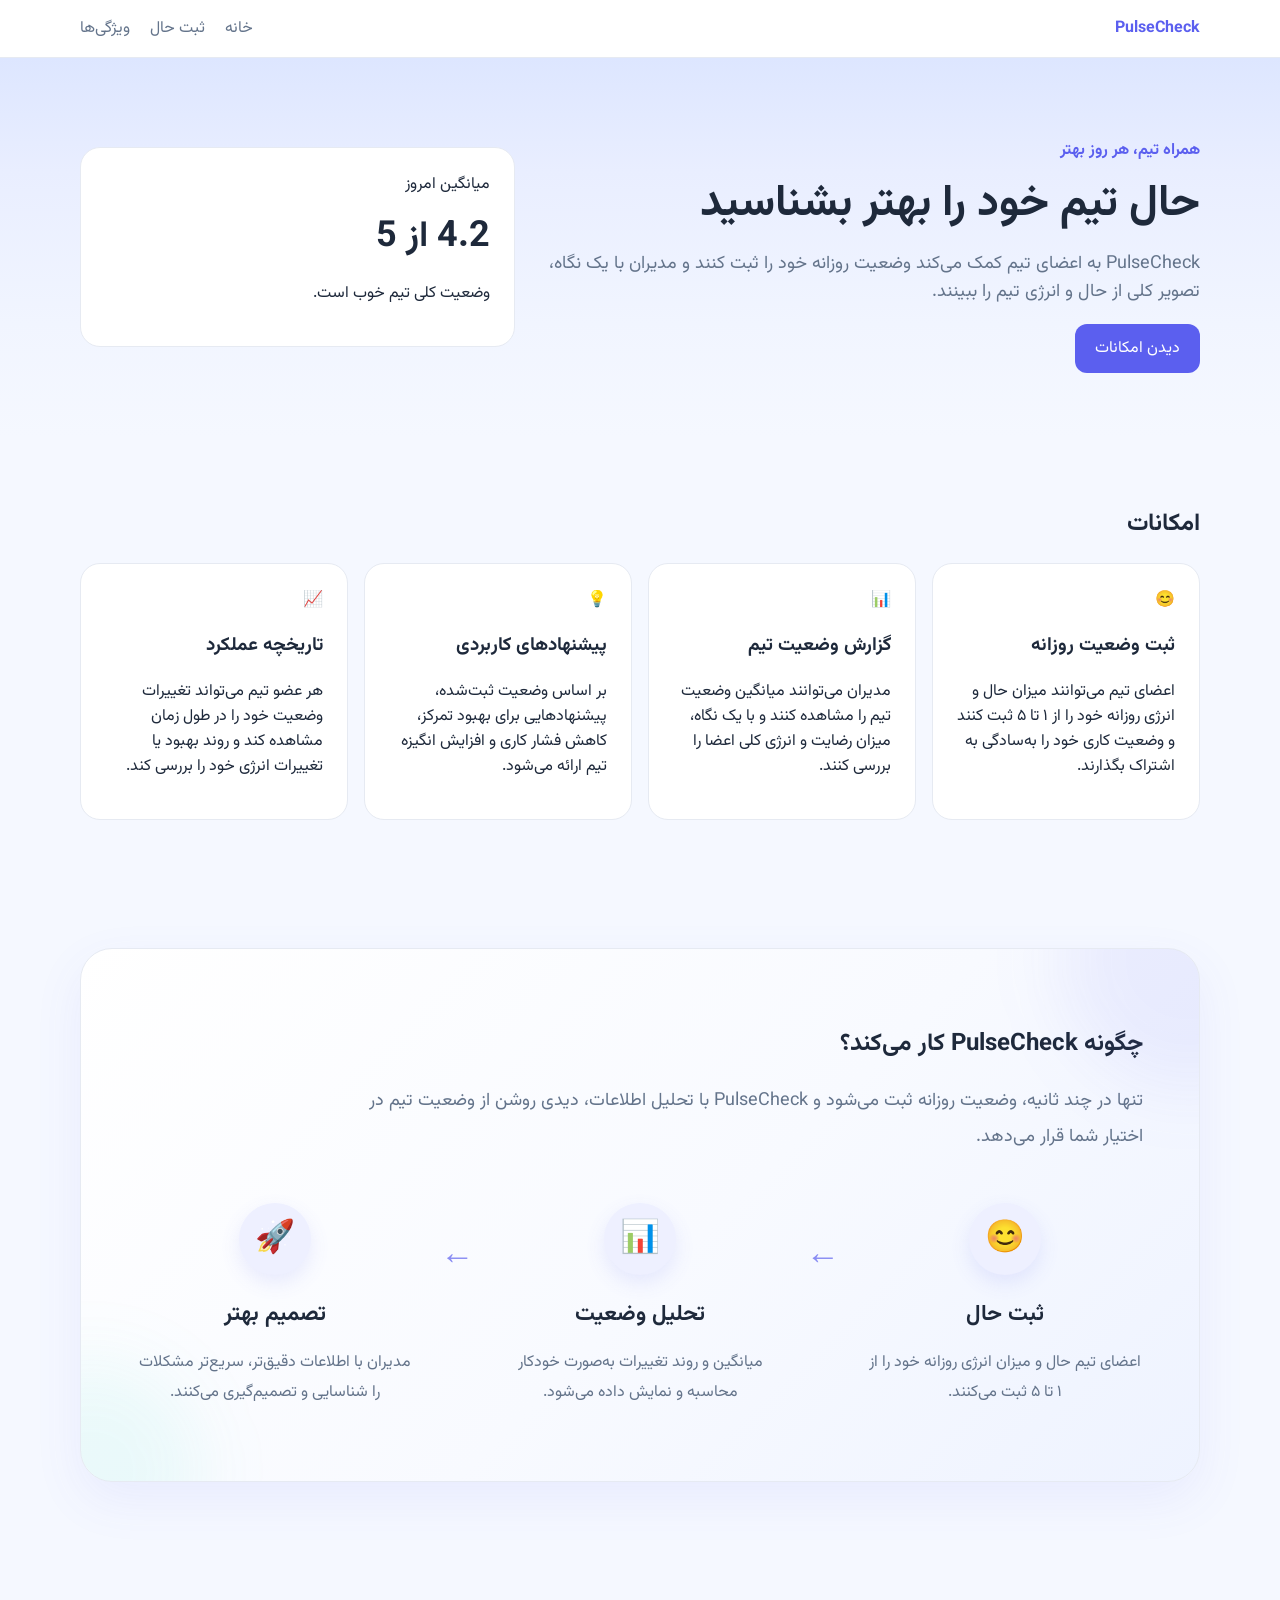
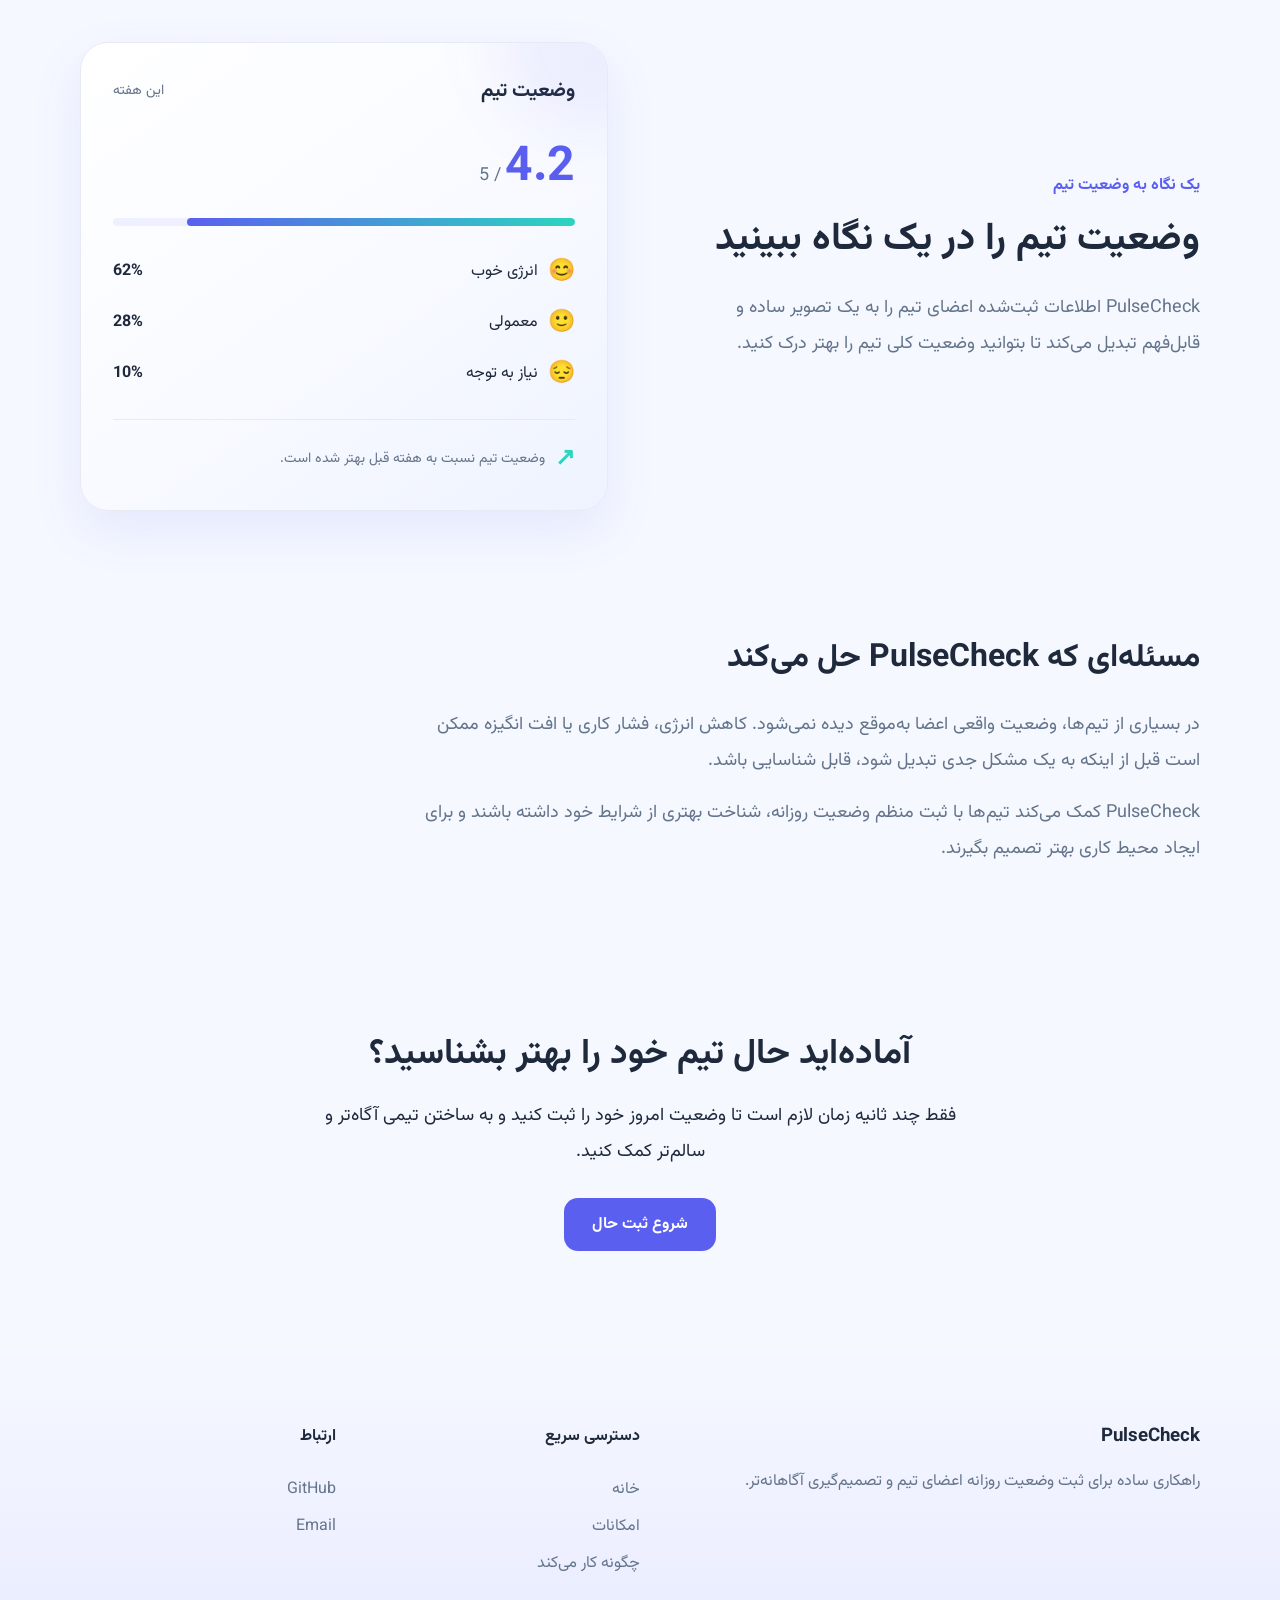
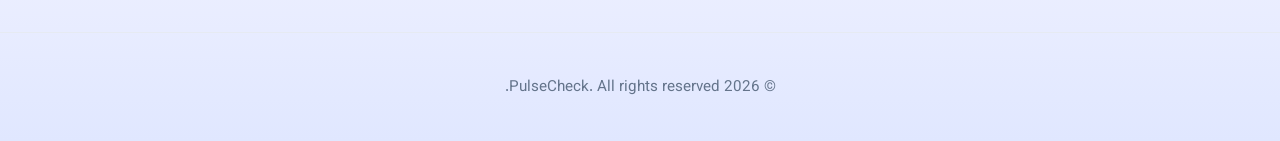
==== commit 8515eb12: "add team mood report generation" ====
--- a/index.html
+++ b/index.html
@@ -184,7 +184,7 @@
 
               <div class="mood-row">
                 <div class="mood-name">
-                  <span>😐</span>
+                  <span>🙂</span>
                   <span>معمولی</span>
                 </div>
                 <strong>28%</strong>
